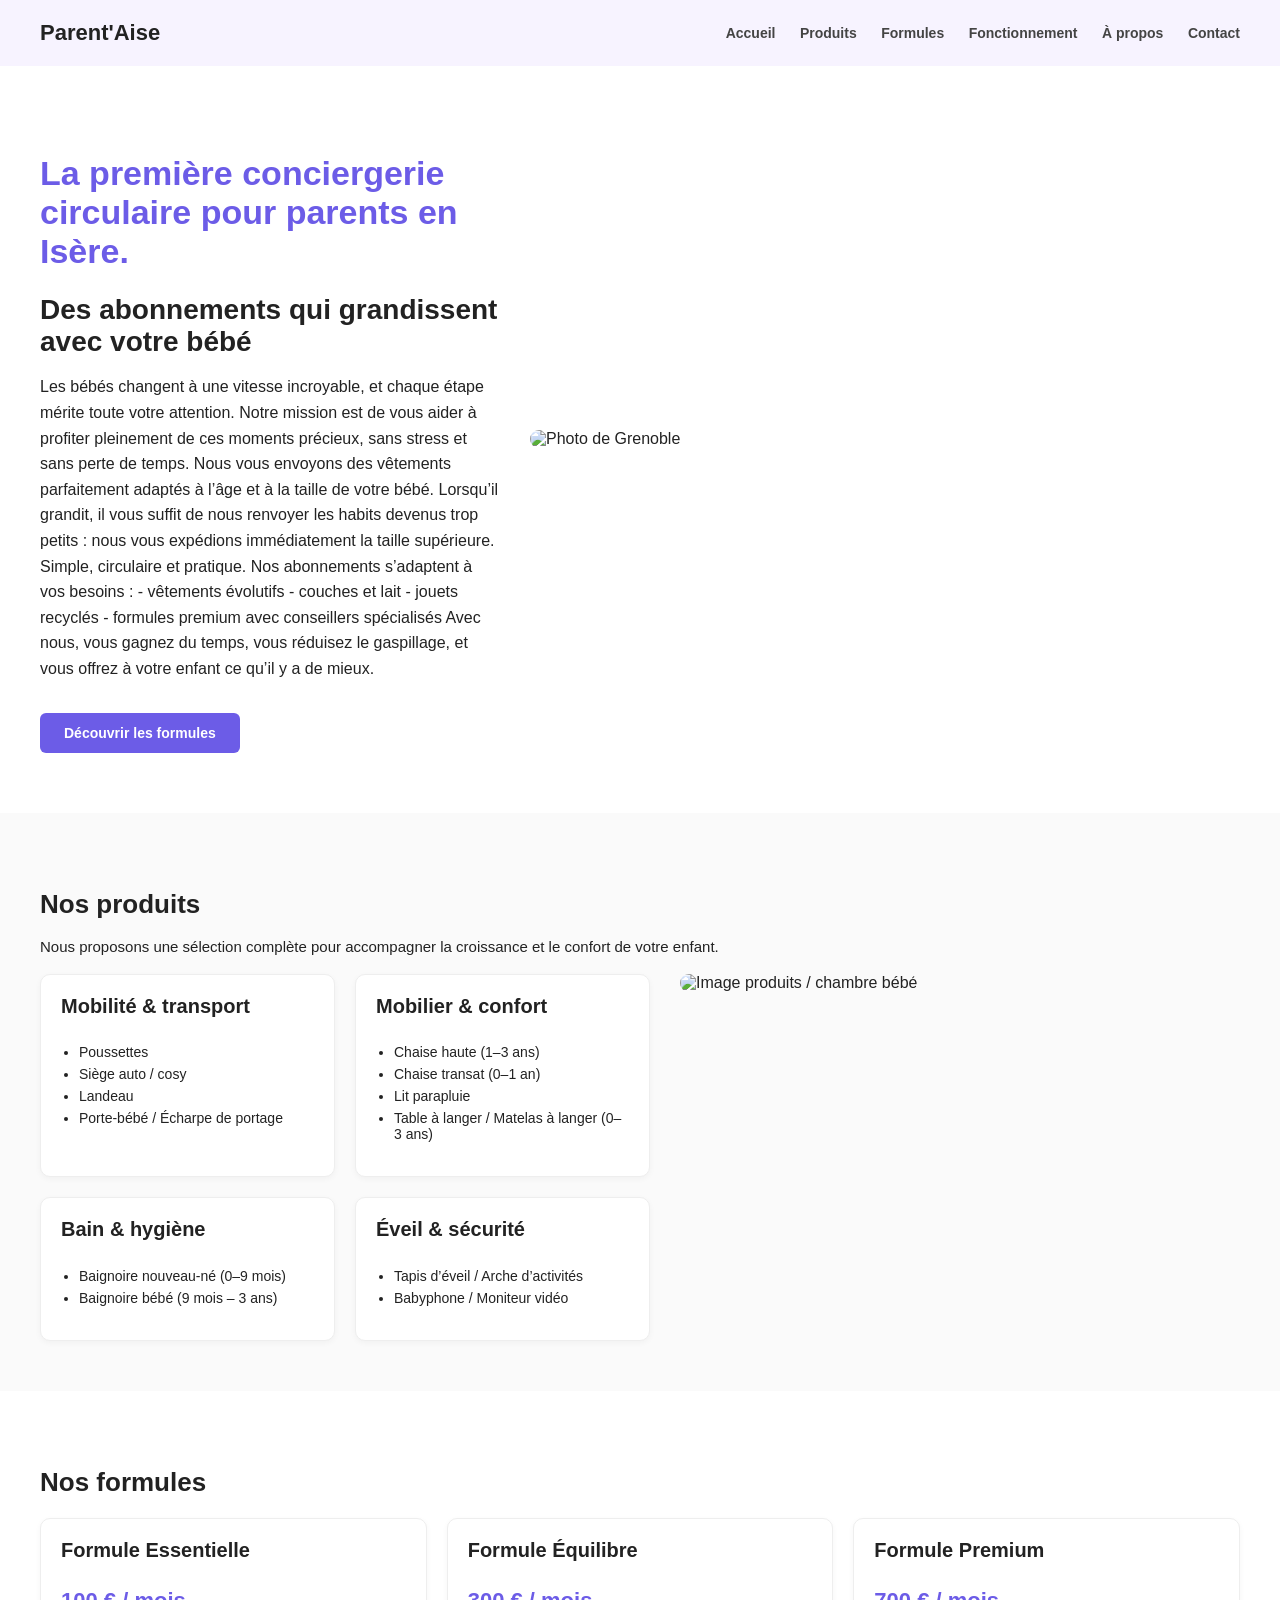
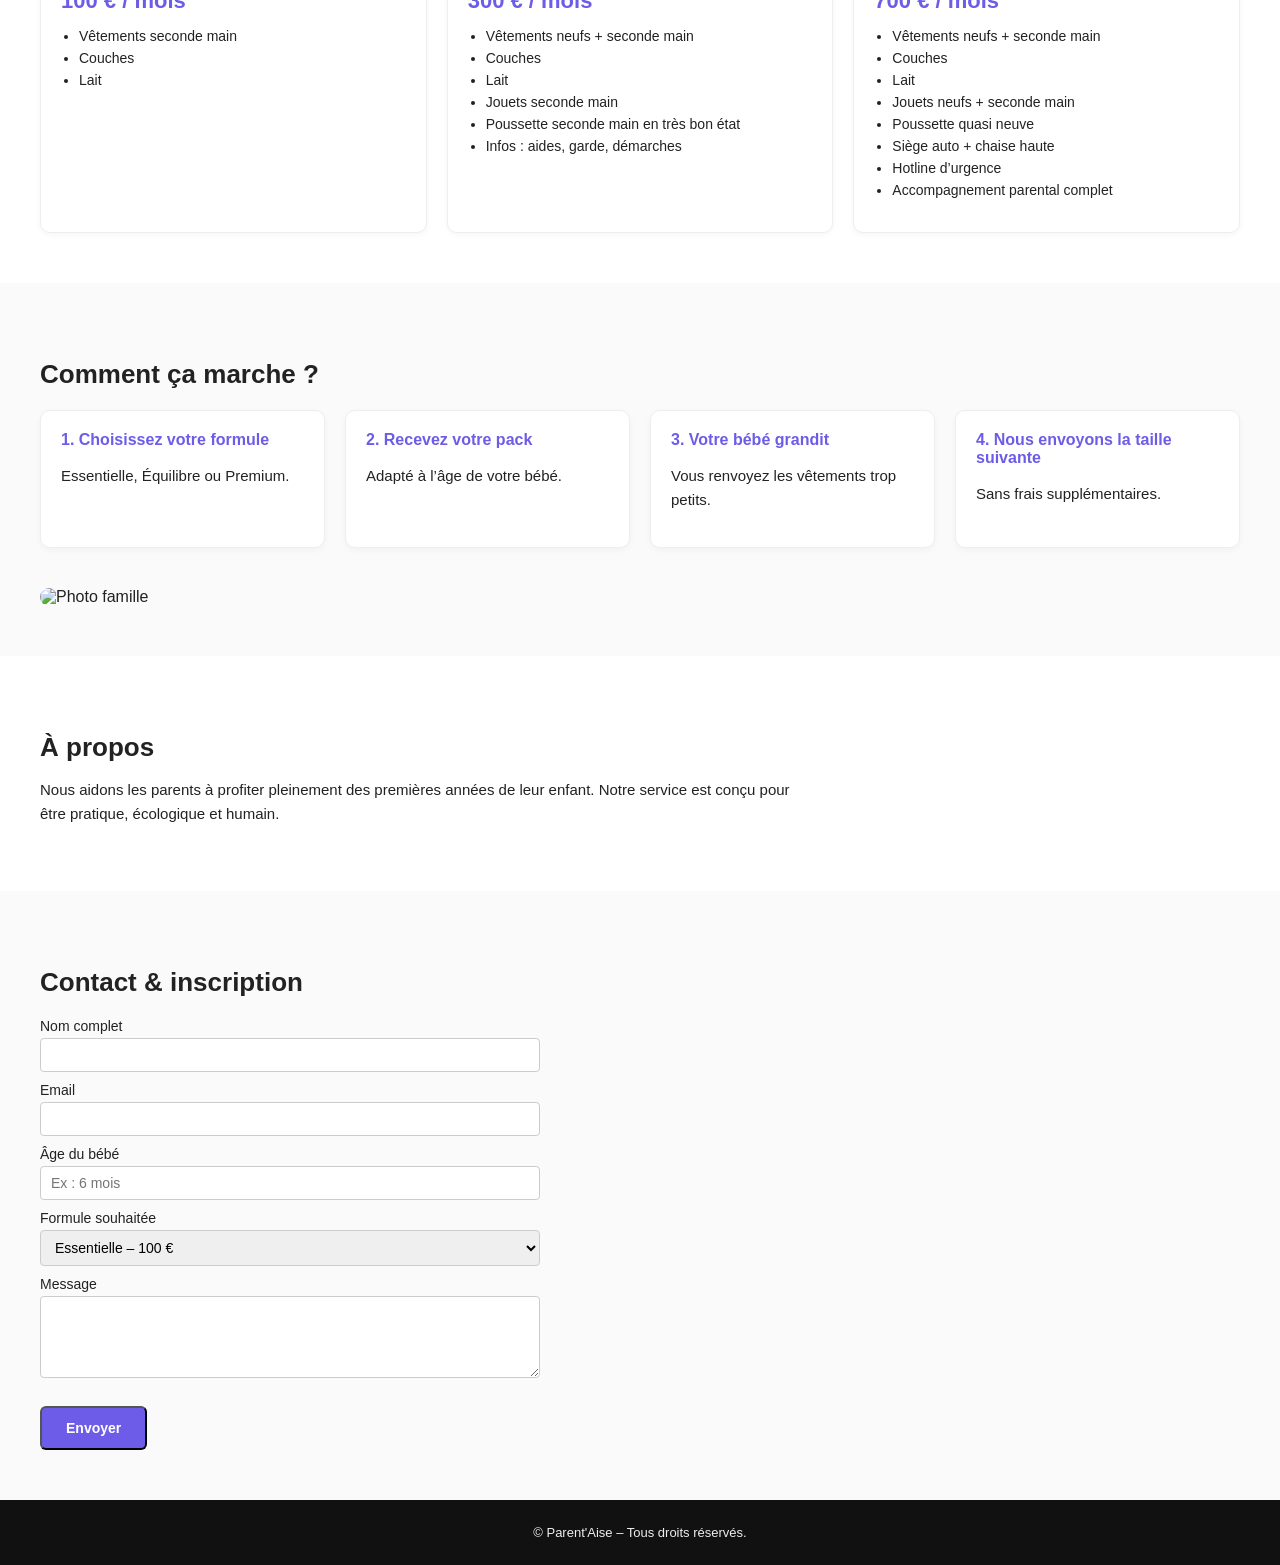
==== Parentaisee.html @ fbaacdcc "Add files via upload" ====
<!DOCTYPE html>
<html lang="fr">
<head>
  <meta charset="UTF-8">
  <title>Parent'Aise – Abonnements bébé évolutifs</title>
  <meta name="description" content="Abonnements évolutifs pour bébés : vêtements, jouets, équipements, nourriture et accompagnement parental.">
  <meta name="viewport" content="width=device-width, initial-scale=1.0">

  <style>
    * { box-sizing:border-box; }
    body { margin:0; font-family:Arial, sans-serif; background:#fafafa; color:#222; }

    header {
      background:#f7f3ff;
      padding:20px 40px;
      display:flex;
      justify-content:space-between;
      align-items:center;
      position:sticky;
      top:0;
      z-index:10;
    }
    header h1 { margin:0; font-size:22px; }
    nav a {
      margin-left:20px;
      text-decoration:none;
      color:#444;
      font-weight:600;
      font-size:14px;
    }
    nav a:hover { color:#6c5ce7; }

    /* HERO */
    .hero {
      padding:60px 40px;
      background:#fff;
      display:flex;
      flex-wrap:wrap;
      align-items:center;
      gap:30px;
    }
    .hero-text { flex:1 1 350px; max-width:520px; }
    .hero-text h1 { font-size:34px; margin-bottom:10px; color:#6c5ce7; }
    .hero-text h2 { font-size:28px; margin-bottom:15px; }
    .hero-text p { font-size:16px; line-height:1.6; }

    .hero-images {
      flex:1 1 600px;
      display:flex;
      flex-direction:column;
      gap:30px;
    }
    .hero-images img {
      width:100%;
      border-radius:16px;
      object-fit:cover;
      max-height:360px;
    }

    .btn {
      display:inline-block;
      padding:12px 24px;
      border-radius:6px;
      text-decoration:none;
      font-weight:600;
      font-size:14px;
      cursor:pointer;
      margin-top:15px;
    }
    .btn-primary { background:#6c5ce7; color:#fff; }
    .btn-secondary { background:#fff; color:#6c5ce7; border:2px solid #6c5ce7; }

    /* SECTIONS */
    .section { padding:50px 40px; }
    .section:nth-child(even) { background:#ffffff; }
    .section h3 { font-size:26px; margin-bottom:15px; }
    .section p { max-width:750px; line-height:1.6; font-size:15px; }

    /* PRODUITS */
    .products-wrapper {
      display:flex;
      flex-wrap:wrap;
      gap:30px;
      align-items:flex-start;
    }
    .products {
      flex:1 1 350px;
      display:flex;
      flex-wrap:wrap;
      gap:20px;
    }
    .product {
      flex:1 1 260px;
      background:#fff;
      border:1px solid #eee;
      border-radius:10px;
      padding:20px;
      box-shadow:0 2px 6px rgba(0,0,0,0.04);
    }
    .product h4 { margin-top:0; font-size:20px; }
    .product ul { padding-left:18px; font-size:14px; }
    .product li { margin-bottom:6px; }

    .product-image {
      flex:1 1 300px;
    }
    .product-image img {
      width:100%;
      border-radius:12px;
      object-fit:cover;
    }

    /* FORMULES */
    .packs {
      display:flex;
      flex-wrap:wrap;
      gap:20px;
      margin-top:20px;
    }
    .pack {
      flex:1 1 260px;
      background:#fff;
      border:1px solid #eee;
      border-radius:10px;
      padding:20px;
      box-shadow:0 2px 6px rgba(0,0,0,0.04);
    }
    .pack h4 { margin-top:0; font-size:20px; }
    .price { font-size:22px; font-weight:700; color:#6c5ce7; margin:10px 0; }
    .pack ul { padding-left:18px; font-size:14px; }
    .pack li { margin-bottom:6px; }

    /* FONCTIONNEMENT */
    .steps {
      display:flex;
      flex-wrap:wrap;
      gap:20px;
      margin-top:20px;
    }
    .step {
      flex:1 1 260px;
      background:#fff;
      border:1px solid #eee;
      border-radius:10px;
      padding:20px;
      box-shadow:0 2px 6px rgba(0,0,0,0.04);
    }
    .step span {
      font-weight:700;
      color:#6c5ce7;
      display:block;
      margin-bottom:5px;
    }

    /* CONTACT */
    form { max-width:500px; margin-top:20px; }
    label { display:block; margin-bottom:10px; font-size:14px; }
    input, select, textarea {
      width:100%;
      padding:8px 10px;
      border-radius:4px;
      border:1px solid #ccc;
      font-size:14px;
      margin-top:4px;
    }

    footer {
      background:#111;
      color:#eee;
      padding:25px 40px;
      font-size:13px;
      text-align:center;
    }
  </style>
</head>

<body>

<header>
  <h1>Parent'Aise</h1>
  <nav>
    <a href="#accueil">Accueil</a>
    <a href="#produits">Produits</a>
    <a href="#formules">Formules</a>
    <a href="#fonctionnement">Fonctionnement</a>
    <a href="#apropos">À propos</a>
    <a href="#contact">Contact</a>
  </nav>
</header>

<!-- ACCUEIL -->
<section class="hero" id="accueil">

  <div class="hero-text">
    <h1>La première conciergerie circulaire pour parents en Isère.</h1>

    <h2>Des abonnements qui grandissent avec votre bébé</h2>

    <p>
      Les bébés changent à une vitesse incroyable, et chaque étape mérite toute votre attention. Notre mission est de vous aider à profiter pleinement de ces moments précieux, sans stress et sans perte de temps.

      Nous vous envoyons des vêtements parfaitement adaptés à l’âge et à la taille de votre bébé. Lorsqu’il grandit, il vous suffit de nous renvoyer les habits devenus trop petits : nous vous expédions immédiatement la taille supérieure. Simple, circulaire et pratique.

      Nos abonnements s’adaptent à vos besoins :

      - vêtements évolutifs  
      - couches et lait  
      - jouets recyclés  
      - formules premium avec conseillers spécialisés  

      Avec nous, vous gagnez du temps, vous réduisez le gaspillage, et vous offrez à votre enfant ce qu’il y a de mieux.
    </p>

    <a href="#formules" class="btn btn-primary">Découvrir les formules</a>
  </div>

  <div class="hero-images">
    <img src="/images/image3.jpg" alt="Photo de Grenoble">
  </div>

</section>

<!-- PRODUITS -->
<section class="section" id="produits">
  <h3>Nos produits</h3>
  <p>Nous proposons une sélection complète pour accompagner la croissance et le confort de votre enfant.</p>

  <div class="products-wrapper">

    <div class="products">

      <div class="product">
        <h4>Mobilité & transport</h4>
        <ul>
          <li>Poussettes</li>
          <li>Siège auto / cosy</li>
          <li>Landeau</li>
          <li>Porte-bébé / Écharpe de portage</li>
        </ul>
      </div>

      <div class="product">
        <h4>Mobilier & confort</h4>
        <ul>
          <li>Chaise haute (1–3 ans)</li>
          <li>Chaise transat (0–1 an)</li>
          <li>Lit parapluie</li>
          <li>Table à langer / Matelas à langer (0–3 ans)</li>
        </ul>
      </div>

      <div class="product">
        <h4>Bain & hygiène</h4>
        <ul>
          <li>Baignoire nouveau-né (0–9 mois)</li>
          <li>Baignoire bébé (9 mois – 3 ans)</li>
        </ul>
      </div>

      <div class="product">
        <h4>Éveil & sécurité</h4>
        <ul>
          <li>Tapis d’éveil / Arche d’activités</li>
          <li>Babyphone / Moniteur vidéo</li>
        </ul>
      </div>

    </div>

    <div class="product-image">
      <img src="/images/image2.jpg" alt="Image produits / chambre bébé">
    </div>

  </div>
</section>

<!-- FORMULES -->
<section class="section" id="formules">
  <h3>Nos formules</h3>

  <div class="packs">

    <div class="pack">
      <h4>Formule Essentielle</h4>
      <div class="price">100 € / mois</div>
      <ul>
        <li>Vêtements seconde main</li>
        <li>Couches</li>
        <li>Lait</li>
      </ul>
    </div>

    <div class="pack">
      <h4>Formule Équilibre</h4>
      <div class="price">300 € / mois</div>
      <ul>
        <li>Vêtements neufs + seconde main</li>
        <li>Couches</li>
        <li>Lait</li>
        <li>Jouets seconde main</li>
        <li>Poussette seconde main en très bon état</li>
        <li>Infos : aides, garde, démarches</li>
      </ul>
    </div>

    <div class="pack">
      <h4>Formule Premium</h4>
      <div class="price">700 € / mois</div>
      <ul>
        <li>Vêtements neufs + seconde main</li>
        <li>Couches</li>
        <li>Lait</li>
        <li>Jouets neufs + seconde main</li>
        <li>Poussette quasi neuve</li>
        <li>Siège auto + chaise haute</li>
        <li>Hotline d’urgence</li>
        <li>Accompagnement parental complet</li>
      </ul>
    </div>

  </div>
</section>

<!-- FONCTIONNEMENT -->
<section class="section" id="fonctionnement">
  <h3>Comment ça marche ?</h3>

  <div class="steps">
    <div class="step">
      <span>1. Choisissez votre formule</span>
      <p>Essentielle, Équilibre ou Premium.</p>
    </div>

    <div class="step">
      <span>2. Recevez votre pack</span>
      <p>Adapté à l’âge de votre bébé.</p>
    </div>

    <div class="step">
      <span>3. Votre bébé grandit</span>
      <p>Vous renvoyez les vêtements trop petits.</p>
    </div>

    <div class="step">
      <span>4. Nous envoyons la taille suivante</span>
      <p>Sans frais supplémentaires.</p>
    </div>
  </div>

  <!-- IMAGE 1 EN GRAND + ESPACE AVANT -->
  <div style="margin-top:40px;">
    <img src="/images/image4.jpg"
         alt="Photo famille"
         style="width:100%; max-height:480px; object-fit:cover; border-radius:16px;">
  </div>

</section>

<!-- A PROPOS -->
<section class="section" id="apropos">
  <h3>À propos</h3>
  <p>
    Nous aidons les parents à profiter pleinement des premières années de leur enfant.
    Notre service est conçu pour être pratique, écologique et humain.
  </p>
</section>

<!-- CONTACT -->
<section class="section" id="contact">
  <h3>Contact & inscription</h3>

  <form>
    <label>Nom complet
      <input type="text" required>
    </label>

    <label>Email
      <input type="email" required>
    </label>

    <label>Âge du bébé
      <input type="text" placeholder="Ex : 6 mois">
    </label>

    <label>Formule souhaitée
      <select>
        <option>Essentielle – 100 €</option>
        <option>Équilibre – 300 €</option>
        <option>Premium – 700 €</option>
      </select>
    </label>

    <label>Message
      <textarea rows="4"></textarea>
    </label>

    <button class="btn btn-primary">Envoyer</button>
  </form>
</section>

<footer>
  © Parent'Aise – Tous droits réservés.
</footer>

</body>
</html>
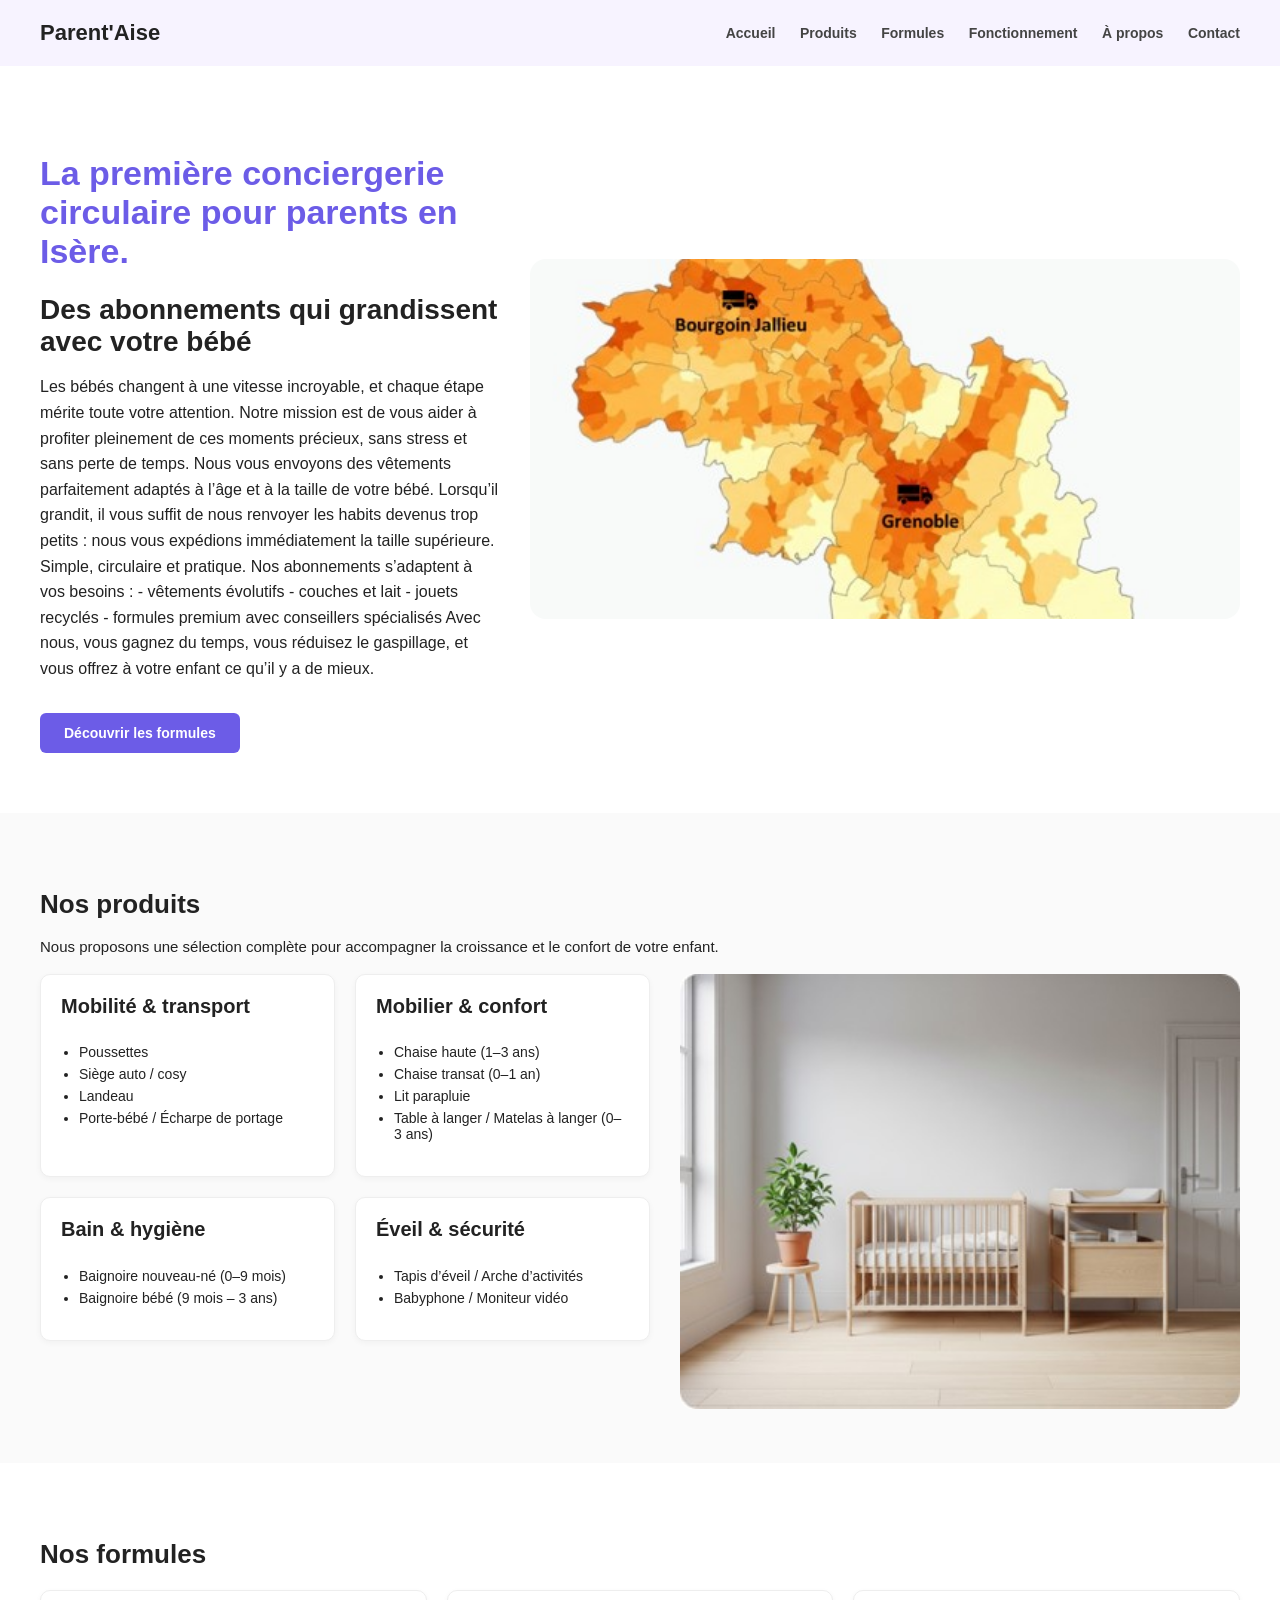
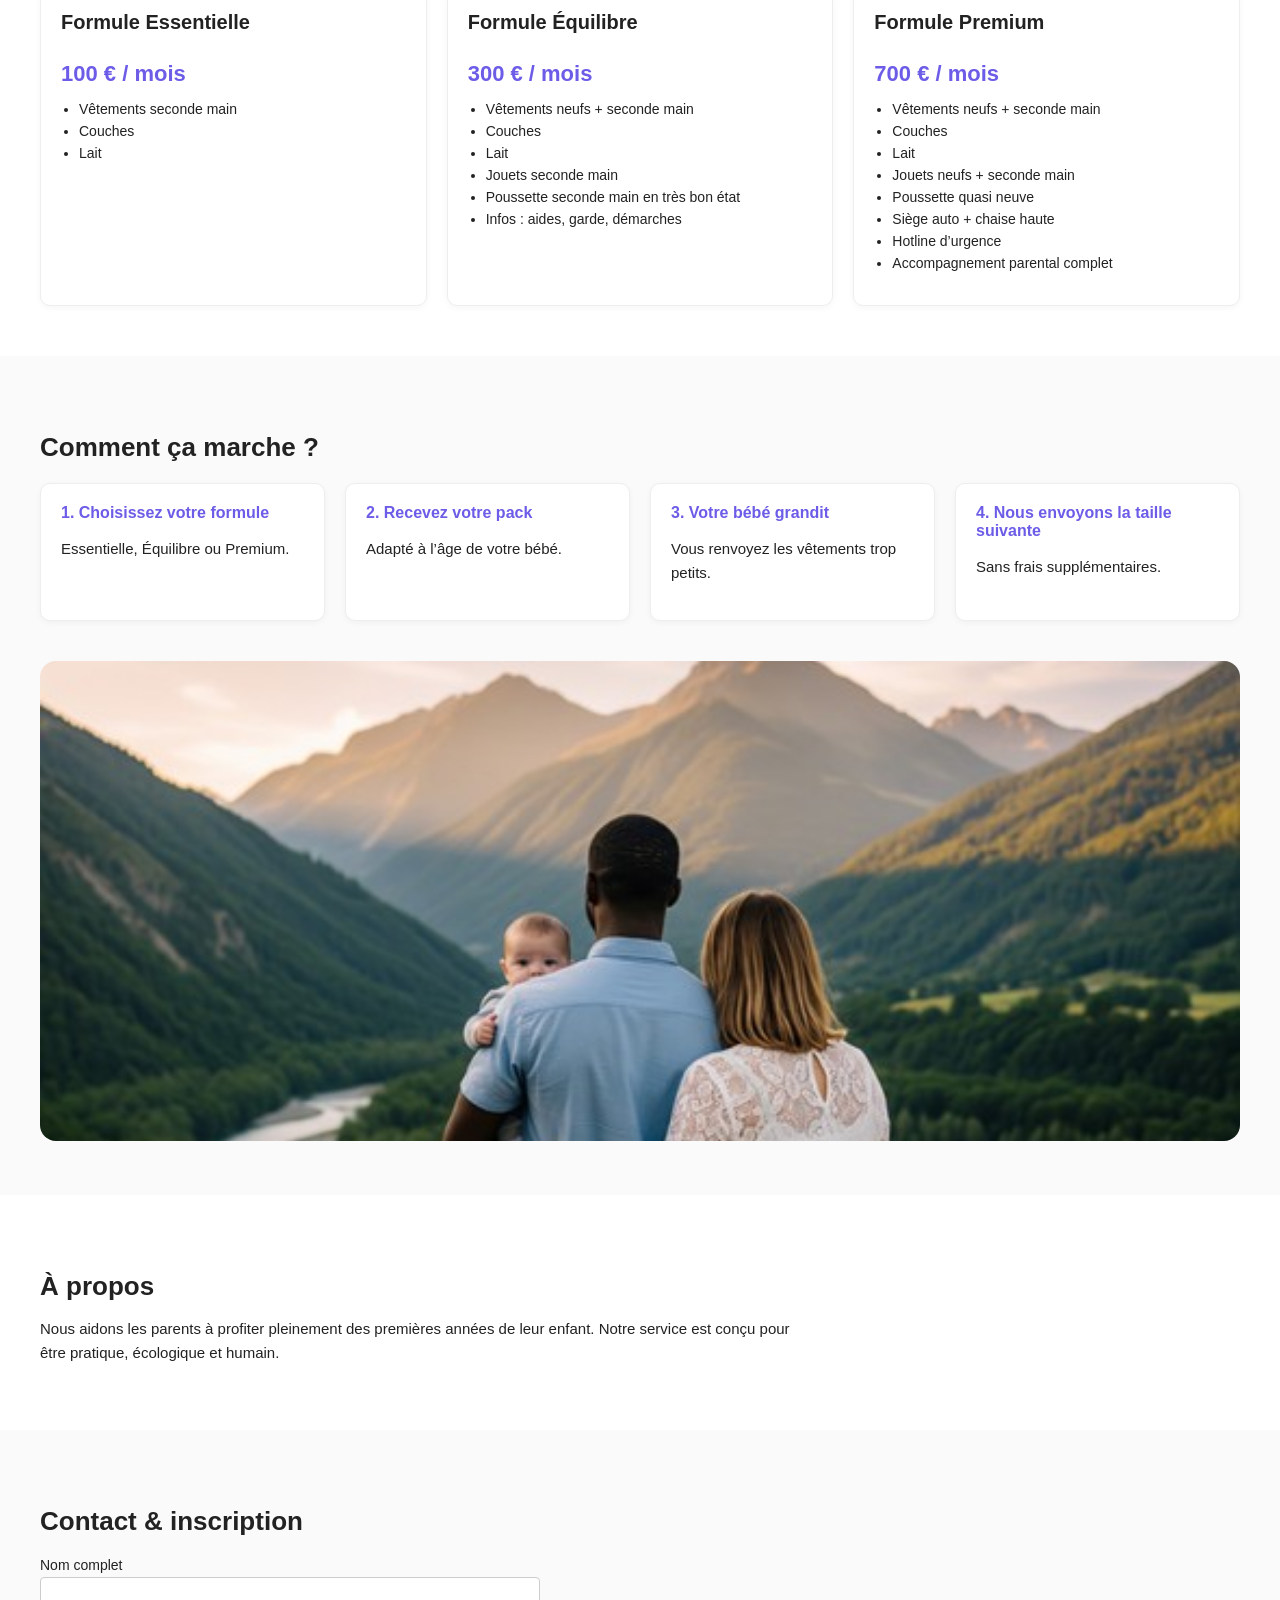
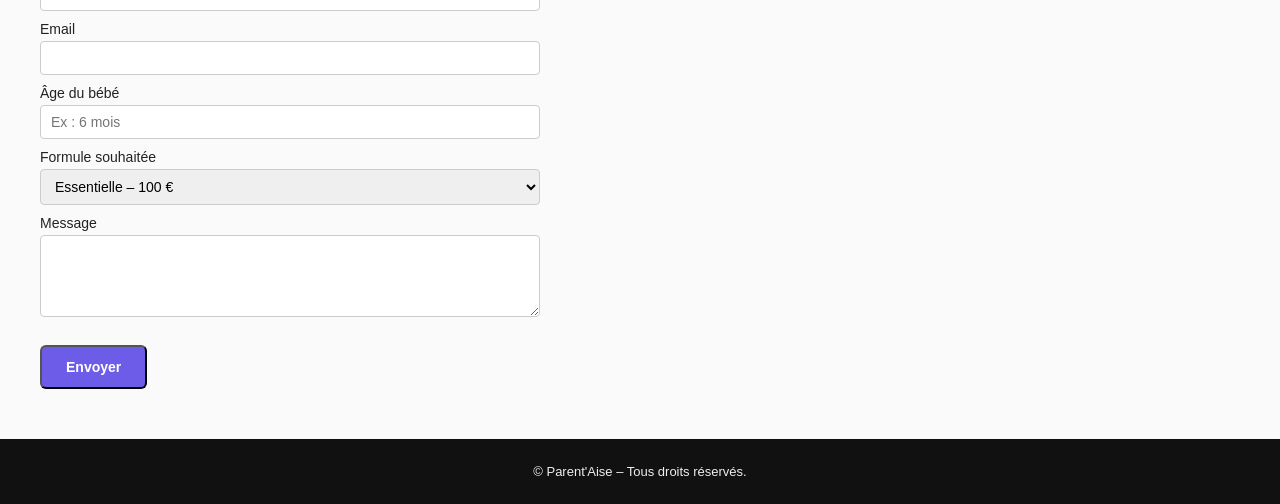
==== commit 1a77fa71: "Fix HTML encoding issues in Parentaisee.html" ====
--- a/Parentaisee.html
+++ b/Parentaisee.html
@@ -215,7 +215,7 @@
   </div>
 
   <div class="hero-images">
-    <img src="/images/image3.jpg" alt="Photo de Grenoble">
+    <img src="image3.jpg" alt="Photo de Grenoble">
   </div>
 
 </section>
@@ -268,7 +268,7 @@
     </div>
 
     <div class="product-image">
-      <img src="/images/image2.jpg" alt="Image produits / chambre bébé">
+      <img src="image2.jpg" alt="Image produits / chambre bébé">
     </div>
 
   </div>
@@ -349,7 +349,7 @@
 
   <!-- IMAGE 1 EN GRAND + ESPACE AVANT -->
   <div style="margin-top:40px;">
-    <img src="/images/image4.jpg"
+    <img src="image4.jpg"
          alt="Photo famille"
          style="width:100%; max-height:480px; object-fit:cover; border-radius:16px;">
   </div>
